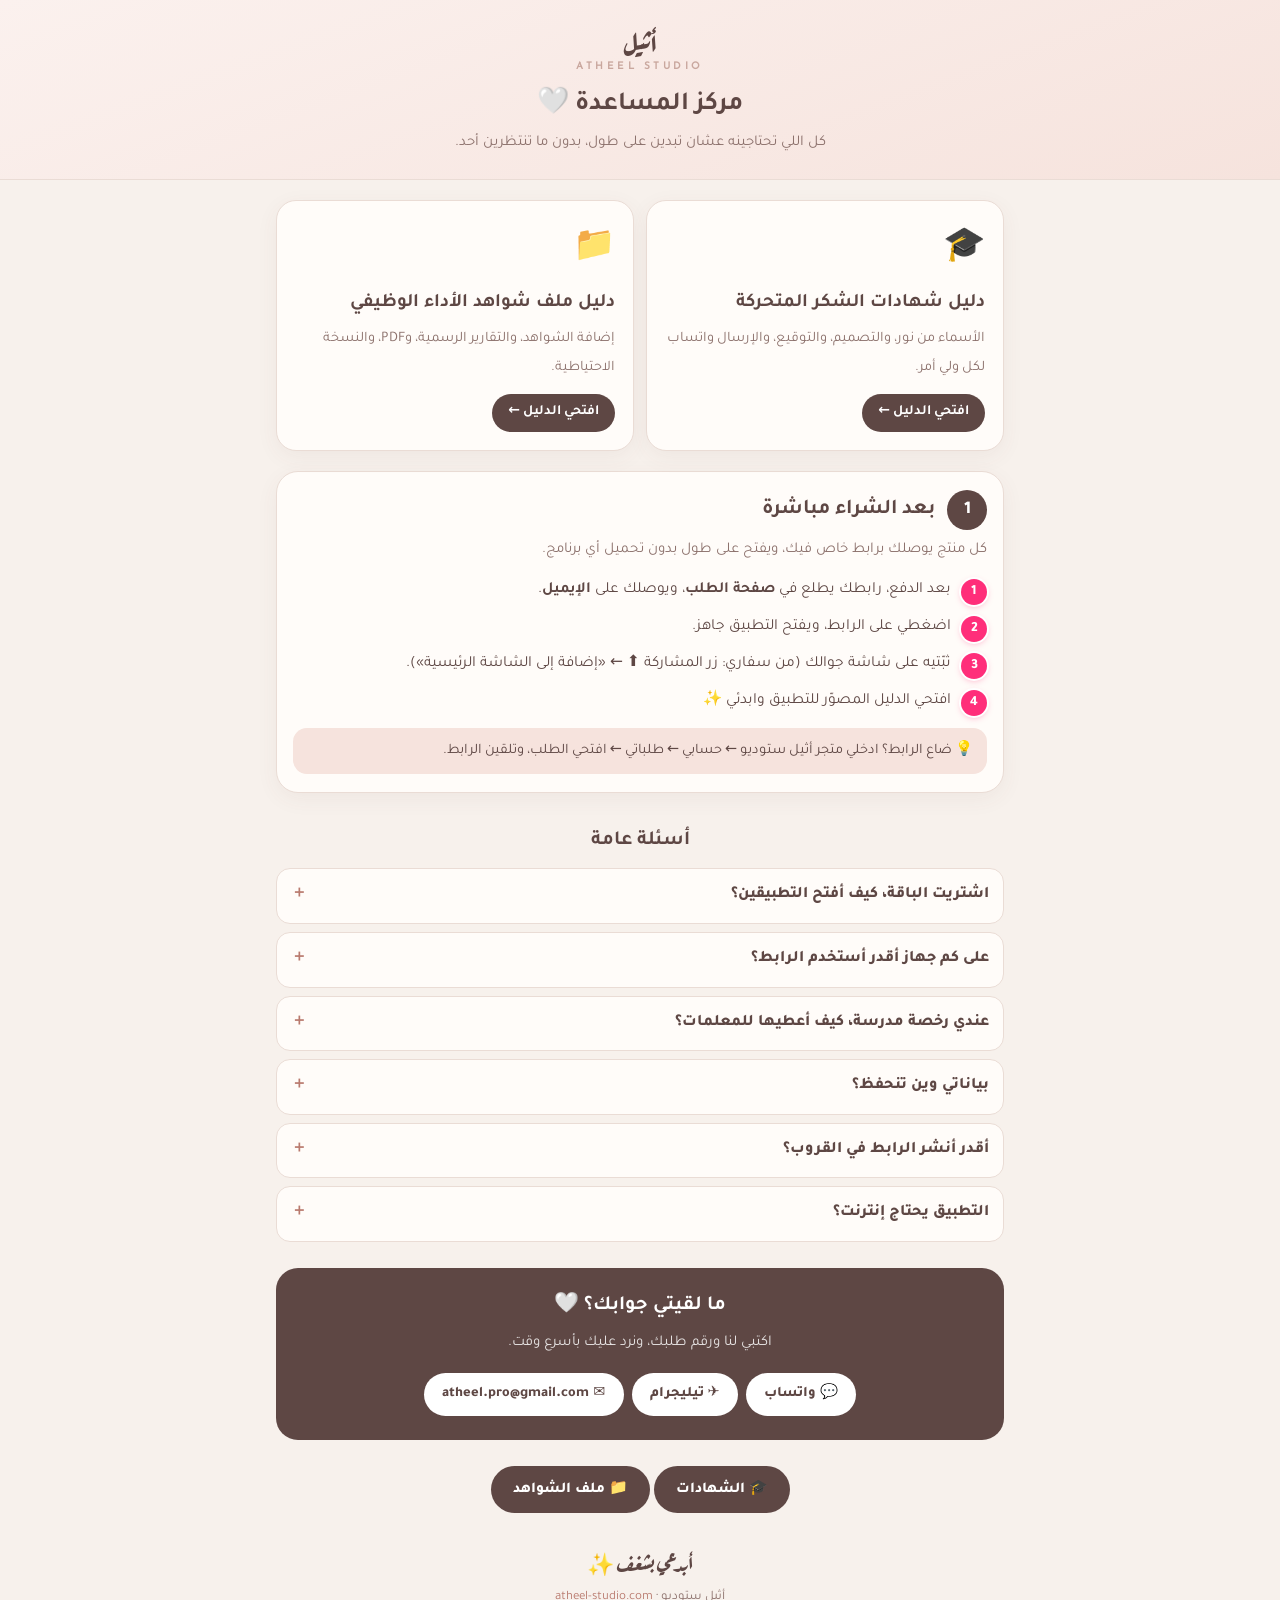
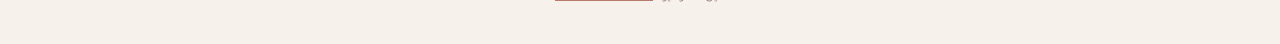
==== help/index.html @ 7937a3f0 "Help center: illustrated guides for both apps" ====
<!DOCTYPE html>
<html lang="ar" dir="rtl"><head><meta charset="utf-8">
<meta name="viewport" content="width=device-width,initial-scale=1,viewport-fit=cover">
<title>مركز المساعدة | أثيل ستوديو</title><meta name="description" content="أدلة مصوّرة لتطبيقات أثيل ستوديو للمعلمات: شهادات الشكر المتحركة وملف شواهد الأداء الوظيفي، وأجوبة أكثر الأسئلة.">
<meta property="og:title" content="مركز المساعدة | أثيل ستوديو"><meta property="og:description" content="أدلة مصوّرة لتطبيقات أثيل ستوديو للمعلمات: شهادات الشكر المتحركة وملف شواهد الأداء الوظيفي، وأجوبة أكثر الأسئلة.">
<meta property="og:image" content="https://cert.atheel-studio.com/shawahid/img/cover-gold.jpg">
<meta name="theme-color" content="#F6E3DD"><link rel="icon" href="/icon-192.png">
<link rel="stylesheet" href="/help/fonts.css"><link rel="stylesheet" href="/help/style.css">
</head><body><header class="top"><div class="wrap"><div class="brand">أثيل<small>ATHEEL STUDIO</small></div><h1>مركز المساعدة 🤍</h1><p>كل اللي تحتاجينه عشان تبدين على طول، بدون ما تنتظرين أحد.</p></div></header><main class="wrap"><div class="cards"><a class="card" href="/help/certificates.html"><div class="ic">🎓</div><b>دليل شهادات الشكر المتحركة</b><span>الأسماء من نور، والتصميم، والتوقيع، والإرسال واتساب لكل ولي أمر.</span><br><span class="go">افتحي الدليل ←</span></a><a class="card" href="/help/shawahid.html"><div class="ic">📁</div><b>دليل ملف شواهد الأداء الوظيفي</b><span>إضافة الشواهد، والتقارير الرسمية، وPDF، والنسخة الاحتياطية.</span><br><span class="go">افتحي الدليل ←</span></a></div><section class="step" id="after"><div class="hd"><div class="num">1</div><h2>بعد الشراء مباشرة</h2></div><p class="lead">كل منتج يوصلك برابط خاص فيك، ويفتح على طول بدون تحميل أي برنامج.</p><ol class="pts"><li><span class="b">1</span><span>بعد الدفع، رابطك يطلع في <b>صفحة الطلب</b>، ويوصلك على <b>الإيميل</b>.</span></li><li><span class="b">2</span><span>اضغطي على الرابط، ويفتح التطبيق جاهز.</span></li><li><span class="b">3</span><span>ثبّتيه على شاشة جوالك (من سفاري: زر المشاركة ⬆️ ← «إضافة إلى الشاشة الرئيسية»).</span></li><li><span class="b">4</span><span>افتحي الدليل المصوّر للتطبيق وابدئي ✨</span></li></ol><div class="tip">💡 ضاع الرابط؟ ادخلي متجر أثيل ستوديو ← حسابي ← طلباتي ← افتحي الطلب، وتلقين الرابط.</div></section><h3 class="sec">أسئلة عامة</h3><div class="faq"><details><summary>اشتريت الباقة، كيف أفتح التطبيقين؟</summary><div>رابط الباقة يفتح الاثنين. وداخل كل تطبيق فيه زر يوديك للتطبيق الثاني.</div></details><details><summary>على كم جهاز أقدر أستخدم الرابط؟</summary><div>الرابط الفردي لك على 3 أجهزة (جوالك وجهازك اللوحي والكمبيوتر مثلًا). ورخصة المدرسة لـ5 معلمات وحتى 20 جهاز.</div></details><details><summary>عندي رخصة مدرسة، كيف أعطيها للمعلمات؟</summary><div>أرسلي الرابط لمعلمات مدرستك (حتى 5). كل وحدة تفتحه من جوالها، وبياناتها مستقلة عن زميلاتها.</div></details><details><summary>بياناتي وين تنحفظ؟</summary><div>في جوالك بس. ما ترفعين شي لموقعنا، ولا نشوف أسماء طالباتك ولا شواهدك. وفي ملف الشواهد تقدرين تحفظين نسخة في درايفك أنتِ.</div></details><details><summary>أقدر أنشر الرابط في القروب؟</summary><div>لا، الرابط لك بس. لو انتشر يتوقف. وإذا زميلاتك يبونه، فيه رخصة المدرسة بسعر أوفر.</div></details><details><summary>التطبيق يحتاج إنترنت؟</summary><div>أول مرة بس. وبعد التثبيت يفتح حتى لو النت ضعيف. والإرسال واتساب وحفظ درايف يحتاجون نت.</div></details></div><div class="help"><h3>ما لقيتي جوابك؟ 🤍</h3><p>اكتبي لنا ورقم طلبك، ونرد عليك بأسرع وقت.</p>
<a href="https://wa.me/966532050149" target="_blank" rel="noopener">💬 واتساب</a><a href="https://t.me/atheel_studio" target="_blank" rel="noopener">✈️ تيليجرام</a><a href="mailto:atheel.pro@gmail.com">✉️ atheel.pro@gmail.com</a></div>
<div class="btnrow"><a class="btn" href="/">🎓 الشهادات</a> <a class="btn" href="/shawahid/">📁 ملف الشواهد</a></div></main><footer><span class="sig">أبدعي بشغف ✨</span>أثيل ستوديو · <a href="https://atheel-studio.com">atheel-studio.com</a></footer></body></html>
---- help/fonts.css ----
@font-face{font-family:'Aref Ruqaa';font-weight:700;font-display:block;src:url([data-uri]) format('woff2');unicode-range:U+0600-06FF,U+0750-077F,U+0870-088E,U+0890-0891,U+0898-08E1,U+08E3-08FF,U+200C-200E,U+2010-2011,U+204F,U+2E41,U+FB50-FDFF,U+FE70-FE74,U+FE76-FEFC}@font-face{font-family:'Aref Ruqaa';font-weight:700;font-display:block;src:url([data-uri]) format('woff2');unicode-range:U+0000-00FF}@font-face{font-family:'Tajawal';font-weight:400;font-display:block;src:url([data-uri]) format('woff2');unicode-range:U+0600-06FF,U+0750-077F,U+0870-088E,U+0890-0891,U+0898-08E1,U+08E3-08FF,U+200C-200E,U+2010-2011,U+204F,U+2E41,U+FB50-FDFF,U+FE70-FE74,U+FE76-FEFC}@font-face{font-family:'Tajawal';font-weight:400;font-display:block;src:url([data-uri]) format('woff2');unicode-range:U+0000-00FF,U+2000-206F}@font-face{font-family:'Tajawal';font-weight:500;font-display:block;src:url([data-uri]) format('woff2');unicode-range:U+0600-06FF,U+0750-077F,U+0870-088E,U+0890-0891,U+0898-08E1,U+08E3-08FF,U+200C-200E,U+2010-2011,U+204F,U+2E41,U+FB50-FDFF,U+FE70-FE74,U+FE76-FEFC}@font-face{font-family:'Tajawal';font-weight:500;font-display:block;src:url([data-uri]) format('woff2');unicode-range:U+0000-00FF,U+2000-206F}@font-face{font-family:'Tajawal';font-weight:700;font-display:block;src:url([data-uri]) format('woff2');unicode-range:U+0600-06FF,U+0750-077F,U+0870-088E,U+0890-0891,U+0898-08E1,U+08E3-08FF,U+200C-200E,U+2010-2011,U+204F,U+2E41,U+FB50-FDFF,U+FE70-FE74,U+FE76-FEFC}@font-face{font-family:'Tajawal';font-weight:700;font-display:block;src:url([data-uri]) format('woff2');unicode-range:U+0000-00FF,U+2000-206F}@font-face{font-family:'Tajawal';font-weight:800;font-display:block;src:url([data-uri]) format('woff2');unicode-range:U+0600-06FF,U+0750-077F,U+0870-088E,U+0890-0891,U+0898-08E1,U+08E3-08FF,U+200C-200E,U+2010-2011,U+204F,U+2E41,U+FB50-FDFF,U+FE70-FE74,U+FE76-FEFC}@font-face{font-family:'Tajawal';font-weight:800;font-display:block;src:url([data-uri]) format('woff2');unicode-range:U+0000-00FF,U+2000-206F}@font-face{font-family:'Josefin Sans';font-weight:400;font-display:block;src:url([data-uri]) format('woff2')}
---- help/style.css ----
:root{--ink:#5E4744;--muted:#8C716C;--rose:#B97A6E;--dusty:#C9A79E;--gold:#C9A46A;--cream:#F7F1EC;--card:#FFFCF9;--blush:#F6E3DD;--border:#EADCD5;--pink:#FF2E7A;--wa:#25D366}
*{box-sizing:border-box}
html{scroll-behavior:smooth;scroll-padding-top:64px}
body{margin:0;font-family:Tajawal,system-ui,sans-serif;background:var(--cream);color:var(--ink);line-height:1.85;-webkit-text-size-adjust:100%}
a{color:var(--rose)}
.wrap{max-width:760px;margin:0 auto;padding:0 16px}
.top{background:linear-gradient(160deg,#FBF1EE,var(--blush));padding:26px 0 22px;text-align:center;border-bottom:1px solid var(--border)}
.brand{font-family:'Aref Ruqaa',serif;font-weight:700;font-size:30px;line-height:1;color:var(--ink)}
.brand small{display:block;font-family:'Josefin Sans',sans-serif;font-size:10px;letter-spacing:.35em;color:var(--dusty);margin-top:6px}
.top h1{font-size:26px;line-height:1.5;margin:14px 0 4px}
.top p{margin:0;color:var(--muted);font-size:15px}
.toc{position:sticky;top:0;z-index:20;background:rgba(247,241,236,.94);backdrop-filter:blur(8px);-webkit-backdrop-filter:blur(8px);border-bottom:1px solid var(--border)}
.toc .wrap{display:flex;gap:8px;overflow-x:auto;padding:10px 16px;scrollbar-width:none}
.toc .wrap::-webkit-scrollbar{display:none}
.toc a{flex:0 0 auto;text-decoration:none;color:var(--ink);background:var(--card);border:1px solid var(--border);border-radius:999px;padding:5px 13px;font-size:13.5px;font-weight:700;white-space:nowrap}
.intro{background:var(--card);border:1px solid var(--border);border-radius:18px;padding:16px 18px;margin:20px 0}
.intro b{color:var(--ink)}
.need{display:grid;grid-template-columns:repeat(auto-fit,minmax(150px,1fr));gap:8px;margin-top:10px}
.need div{background:#fff;border:1px dashed var(--dusty);border-radius:12px;padding:8px 10px;font-size:14px}
.step{background:var(--card);border:1px solid var(--border);border-radius:22px;padding:18px 16px;margin:18px 0;box-shadow:0 6px 22px rgba(94,71,68,.06)}
.step .hd{display:flex;align-items:center;gap:12px;margin-bottom:6px}
.step .num{flex:0 0 40px;width:40px;height:40px;line-height:40px;text-align:center;border-radius:50%;background:var(--ink);color:#fff;font-weight:800;font-size:18px}
.step h2{margin:0;font-size:21px;line-height:1.45}
.step .lead{margin:4px 0 12px;color:var(--muted);font-size:15px}
.shots{display:flex;gap:14px;overflow-x:auto;scroll-snap-type:x mandatory;padding:6px 2px 14px;margin:0 -4px}
.shots figure{scroll-snap-align:center;flex:0 0 auto;margin:0;text-align:center}
.phone{width:min(250px,70vw);border-radius:30px;border:7px solid #2b2321;overflow:hidden;background:#000;box-shadow:0 10px 26px rgba(43,35,33,.22)}
.phone img{display:block;width:100%;height:auto}
.page{width:min(210px,58vw);border-radius:8px;overflow:hidden;border:1px solid var(--border);box-shadow:0 8px 20px rgba(43,35,33,.14)}
.page img{display:block;width:100%;height:auto}
figcaption{font-size:12.5px;color:var(--muted);margin-top:6px;max-width:250px}
.swipe{font-size:12px;color:var(--dusty);text-align:center;margin:-6px 0 6px}
ol.pts{list-style:none;padding:0;margin:4px 0 0}
ol.pts li{display:flex;gap:10px;align-items:flex-start;margin:8px 0;font-size:15.5px}
ol.pts .b{flex:0 0 26px;width:26px;height:26px;line-height:26px;text-align:center;border-radius:50%;background:var(--pink);color:#fff;font-weight:800;font-size:14px;margin-top:3px;box-shadow:0 0 0 2px #fff,0 2px 6px rgba(255,46,122,.35)}
ul.dots{margin:6px 0 0;padding-inline-start:22px}
ul.dots li{margin:5px 0;font-size:15.5px}
.tip{background:var(--blush);border-radius:14px;padding:10px 14px;margin-top:12px;font-size:14.5px}
.warn{background:#FBF1EE;border:1.5px solid #E2B7AA;border-radius:14px;padding:10px 14px;margin-top:12px;font-size:14.5px}
.path{display:inline-block;background:#fff;border:1px solid var(--border);border-radius:10px;padding:2px 9px;font-weight:700;font-size:14px;margin:2px 0}
h3.sec{font-size:20px;margin:30px 0 8px;text-align:center}
.faq details{background:var(--card);border:1px solid var(--border);border-radius:14px;margin:8px 0;padding:0 14px}
.faq summary{cursor:pointer;font-weight:800;padding:12px 0;list-style:none;display:flex;justify-content:space-between;gap:10px}
.faq summary::-webkit-details-marker{display:none}
.faq summary::after{content:"＋";color:var(--rose);font-weight:800}
.faq details[open] summary::after{content:"－"}
.faq details div{padding:0 0 12px;font-size:15px;color:#6b5652}
.cards{display:grid;grid-template-columns:1fr;gap:12px;margin:20px 0}
@media(min-width:620px){.cards{grid-template-columns:1fr 1fr}}
.card{display:block;text-decoration:none;color:var(--ink);background:var(--card);border:1px solid var(--border);border-radius:20px;padding:18px;box-shadow:0 6px 22px rgba(94,71,68,.06)}
.card .ic{font-size:34px}
.card b{display:block;font-size:19px;margin:4px 0}
.card span{color:var(--muted);font-size:14.5px}
.card .go{display:inline-block;margin-top:10px;background:var(--ink);color:#fff;border-radius:999px;padding:6px 16px;font-weight:700;font-size:14px}
.help{background:var(--ink);color:#fff;border-radius:22px;padding:20px;text-align:center;margin:26px 0}
.help h3{margin:0 0 4px;font-size:20px}
.help p{margin:0 0 12px;opacity:.85;font-size:15px}
.help a{display:inline-block;margin:4px;background:#fff;color:var(--ink);text-decoration:none;border-radius:999px;padding:8px 18px;font-weight:800;font-size:14.5px}
.btnrow{text-align:center;margin:18px 0}
.btn{display:inline-block;text-decoration:none;background:var(--ink);color:#fff;border-radius:999px;padding:10px 22px;font-weight:800;font-size:15px}
.btn.light{background:#fff;color:var(--ink);border:1px solid var(--border)}
footer{text-align:center;color:var(--muted);font-size:13px;padding:10px 0 34px}
footer .sig{font-family:'Aref Ruqaa',serif;font-size:22px;color:var(--ink);display:block;margin-bottom:4px}
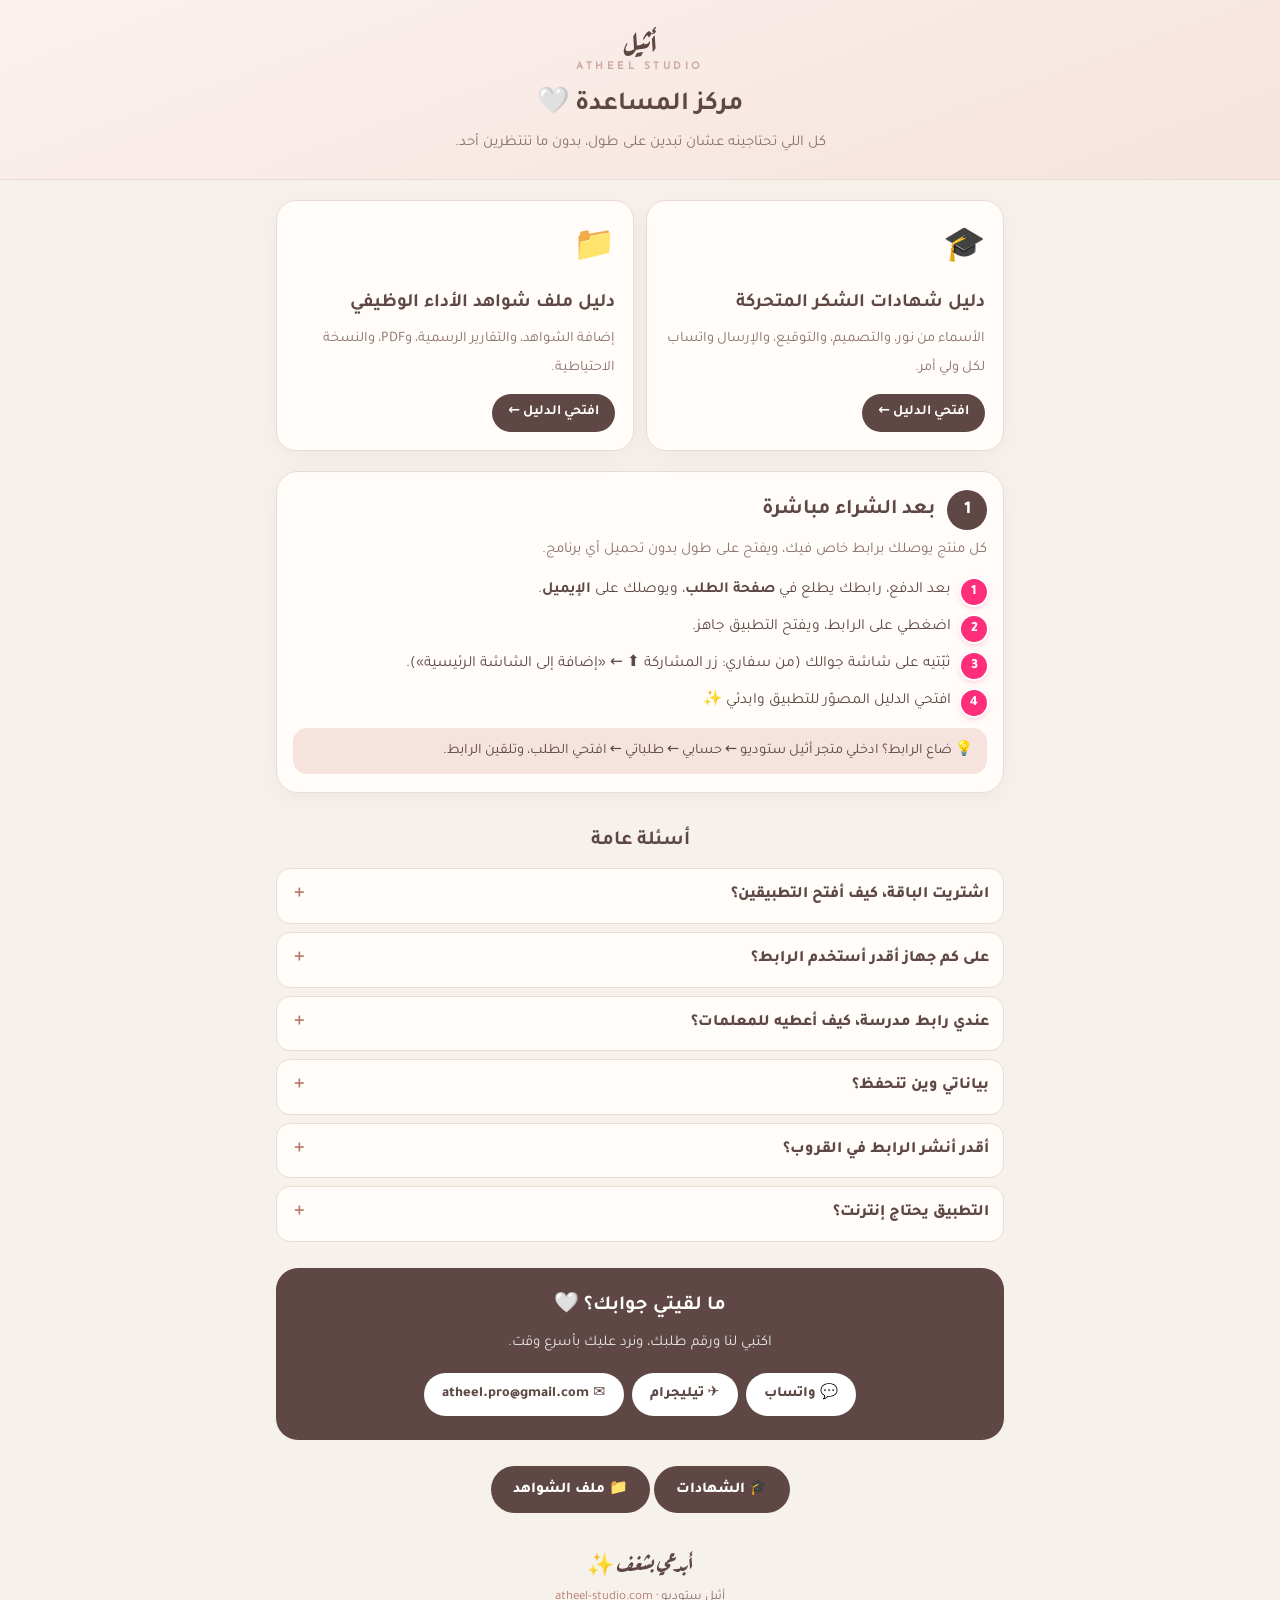
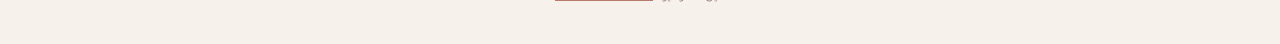
==== commit 90d29bac: "Help guides: replace school license mentions with WhatsApp for schools" ====
--- a/help/index.html
+++ b/help/index.html
@@ -6,6 +6,6 @@
 <meta property="og:image" content="https://cert.atheel-studio.com/shawahid/img/cover-gold.jpg">
 <meta name="theme-color" content="#F6E3DD"><link rel="icon" href="/icon-192.png">
 <link rel="stylesheet" href="/help/fonts.css"><link rel="stylesheet" href="/help/style.css">
-</head><body><header class="top"><div class="wrap"><div class="brand">أثيل<small>ATHEEL STUDIO</small></div><h1>مركز المساعدة 🤍</h1><p>كل اللي تحتاجينه عشان تبدين على طول، بدون ما تنتظرين أحد.</p></div></header><main class="wrap"><div class="cards"><a class="card" href="/help/certificates.html"><div class="ic">🎓</div><b>دليل شهادات الشكر المتحركة</b><span>الأسماء من نور، والتصميم، والتوقيع، والإرسال واتساب لكل ولي أمر.</span><br><span class="go">افتحي الدليل ←</span></a><a class="card" href="/help/shawahid.html"><div class="ic">📁</div><b>دليل ملف شواهد الأداء الوظيفي</b><span>إضافة الشواهد، والتقارير الرسمية، وPDF، والنسخة الاحتياطية.</span><br><span class="go">افتحي الدليل ←</span></a></div><section class="step" id="after"><div class="hd"><div class="num">1</div><h2>بعد الشراء مباشرة</h2></div><p class="lead">كل منتج يوصلك برابط خاص فيك، ويفتح على طول بدون تحميل أي برنامج.</p><ol class="pts"><li><span class="b">1</span><span>بعد الدفع، رابطك يطلع في <b>صفحة الطلب</b>، ويوصلك على <b>الإيميل</b>.</span></li><li><span class="b">2</span><span>اضغطي على الرابط، ويفتح التطبيق جاهز.</span></li><li><span class="b">3</span><span>ثبّتيه على شاشة جوالك (من سفاري: زر المشاركة ⬆️ ← «إضافة إلى الشاشة الرئيسية»).</span></li><li><span class="b">4</span><span>افتحي الدليل المصوّر للتطبيق وابدئي ✨</span></li></ol><div class="tip">💡 ضاع الرابط؟ ادخلي متجر أثيل ستوديو ← حسابي ← طلباتي ← افتحي الطلب، وتلقين الرابط.</div></section><h3 class="sec">أسئلة عامة</h3><div class="faq"><details><summary>اشتريت الباقة، كيف أفتح التطبيقين؟</summary><div>رابط الباقة يفتح الاثنين. وداخل كل تطبيق فيه زر يوديك للتطبيق الثاني.</div></details><details><summary>على كم جهاز أقدر أستخدم الرابط؟</summary><div>الرابط الفردي لك على 3 أجهزة (جوالك وجهازك اللوحي والكمبيوتر مثلًا). ورخصة المدرسة لـ5 معلمات وحتى 20 جهاز.</div></details><details><summary>عندي رخصة مدرسة، كيف أعطيها للمعلمات؟</summary><div>أرسلي الرابط لمعلمات مدرستك (حتى 5). كل وحدة تفتحه من جوالها، وبياناتها مستقلة عن زميلاتها.</div></details><details><summary>بياناتي وين تنحفظ؟</summary><div>في جوالك بس. ما ترفعين شي لموقعنا، ولا نشوف أسماء طالباتك ولا شواهدك. وفي ملف الشواهد تقدرين تحفظين نسخة في درايفك أنتِ.</div></details><details><summary>أقدر أنشر الرابط في القروب؟</summary><div>لا، الرابط لك بس. لو انتشر يتوقف. وإذا زميلاتك يبونه، فيه رخصة المدرسة بسعر أوفر.</div></details><details><summary>التطبيق يحتاج إنترنت؟</summary><div>أول مرة بس. وبعد التثبيت يفتح حتى لو النت ضعيف. والإرسال واتساب وحفظ درايف يحتاجون نت.</div></details></div><div class="help"><h3>ما لقيتي جوابك؟ 🤍</h3><p>اكتبي لنا ورقم طلبك، ونرد عليك بأسرع وقت.</p>
+</head><body><header class="top"><div class="wrap"><div class="brand">أثيل<small>ATHEEL STUDIO</small></div><h1>مركز المساعدة 🤍</h1><p>كل اللي تحتاجينه عشان تبدين على طول، بدون ما تنتظرين أحد.</p></div></header><main class="wrap"><div class="cards"><a class="card" href="/help/certificates.html"><div class="ic">🎓</div><b>دليل شهادات الشكر المتحركة</b><span>الأسماء من نور، والتصميم، والتوقيع، والإرسال واتساب لكل ولي أمر.</span><br><span class="go">افتحي الدليل ←</span></a><a class="card" href="/help/shawahid.html"><div class="ic">📁</div><b>دليل ملف شواهد الأداء الوظيفي</b><span>إضافة الشواهد، والتقارير الرسمية، وPDF، والنسخة الاحتياطية.</span><br><span class="go">افتحي الدليل ←</span></a></div><section class="step" id="after"><div class="hd"><div class="num">1</div><h2>بعد الشراء مباشرة</h2></div><p class="lead">كل منتج يوصلك برابط خاص فيك، ويفتح على طول بدون تحميل أي برنامج.</p><ol class="pts"><li><span class="b">1</span><span>بعد الدفع، رابطك يطلع في <b>صفحة الطلب</b>، ويوصلك على <b>الإيميل</b>.</span></li><li><span class="b">2</span><span>اضغطي على الرابط، ويفتح التطبيق جاهز.</span></li><li><span class="b">3</span><span>ثبّتيه على شاشة جوالك (من سفاري: زر المشاركة ⬆️ ← «إضافة إلى الشاشة الرئيسية»).</span></li><li><span class="b">4</span><span>افتحي الدليل المصوّر للتطبيق وابدئي ✨</span></li></ol><div class="tip">💡 ضاع الرابط؟ ادخلي متجر أثيل ستوديو ← حسابي ← طلباتي ← افتحي الطلب، وتلقين الرابط.</div></section><h3 class="sec">أسئلة عامة</h3><div class="faq"><details><summary>اشتريت الباقة، كيف أفتح التطبيقين؟</summary><div>رابط الباقة يفتح الاثنين. وداخل كل تطبيق فيه زر يوديك للتطبيق الثاني.</div></details><details><summary>على كم جهاز أقدر أستخدم الرابط؟</summary><div>الرابط الفردي لك على 3 أجهزة (جوالك وجهازك اللوحي والكمبيوتر مثلًا). وروابط المدارس تشتغل على أجهزة معلماتها كلهم.</div></details><details><summary>عندي رابط مدرسة، كيف أعطيه للمعلمات؟</summary><div>أرسلي الرابط لمعلمات مدرستك. كل وحدة تفتحه من جوالها، وبياناتها مستقلة عن زميلاتها.</div></details><details><summary>بياناتي وين تنحفظ؟</summary><div>في جوالك بس. ما ترفعين شي لموقعنا، ولا نشوف أسماء طالباتك ولا شواهدك. وفي ملف الشواهد تقدرين تحفظين نسخة في درايفك أنتِ.</div></details><details><summary>أقدر أنشر الرابط في القروب؟</summary><div>لا، الرابط لك بس. لو انتشر يتوقف. وإذا زميلاتك يبونه، كل وحدة تطلب رابطها، وللمدارس كلمونا واتساب.</div></details><details><summary>التطبيق يحتاج إنترنت؟</summary><div>أول مرة بس. وبعد التثبيت يفتح حتى لو النت ضعيف. والإرسال واتساب وحفظ درايف يحتاجون نت.</div></details></div><div class="help"><h3>ما لقيتي جوابك؟ 🤍</h3><p>اكتبي لنا ورقم طلبك، ونرد عليك بأسرع وقت.</p>
 <a href="https://wa.me/966532050149" target="_blank" rel="noopener">💬 واتساب</a><a href="https://t.me/atheel_studio" target="_blank" rel="noopener">✈️ تيليجرام</a><a href="mailto:atheel.pro@gmail.com">✉️ atheel.pro@gmail.com</a></div>
 <div class="btnrow"><a class="btn" href="/">🎓 الشهادات</a> <a class="btn" href="/shawahid/">📁 ملف الشواهد</a></div></main><footer><span class="sig">أبدعي بشغف ✨</span>أثيل ستوديو · <a href="https://atheel-studio.com">atheel-studio.com</a></footer></body></html>
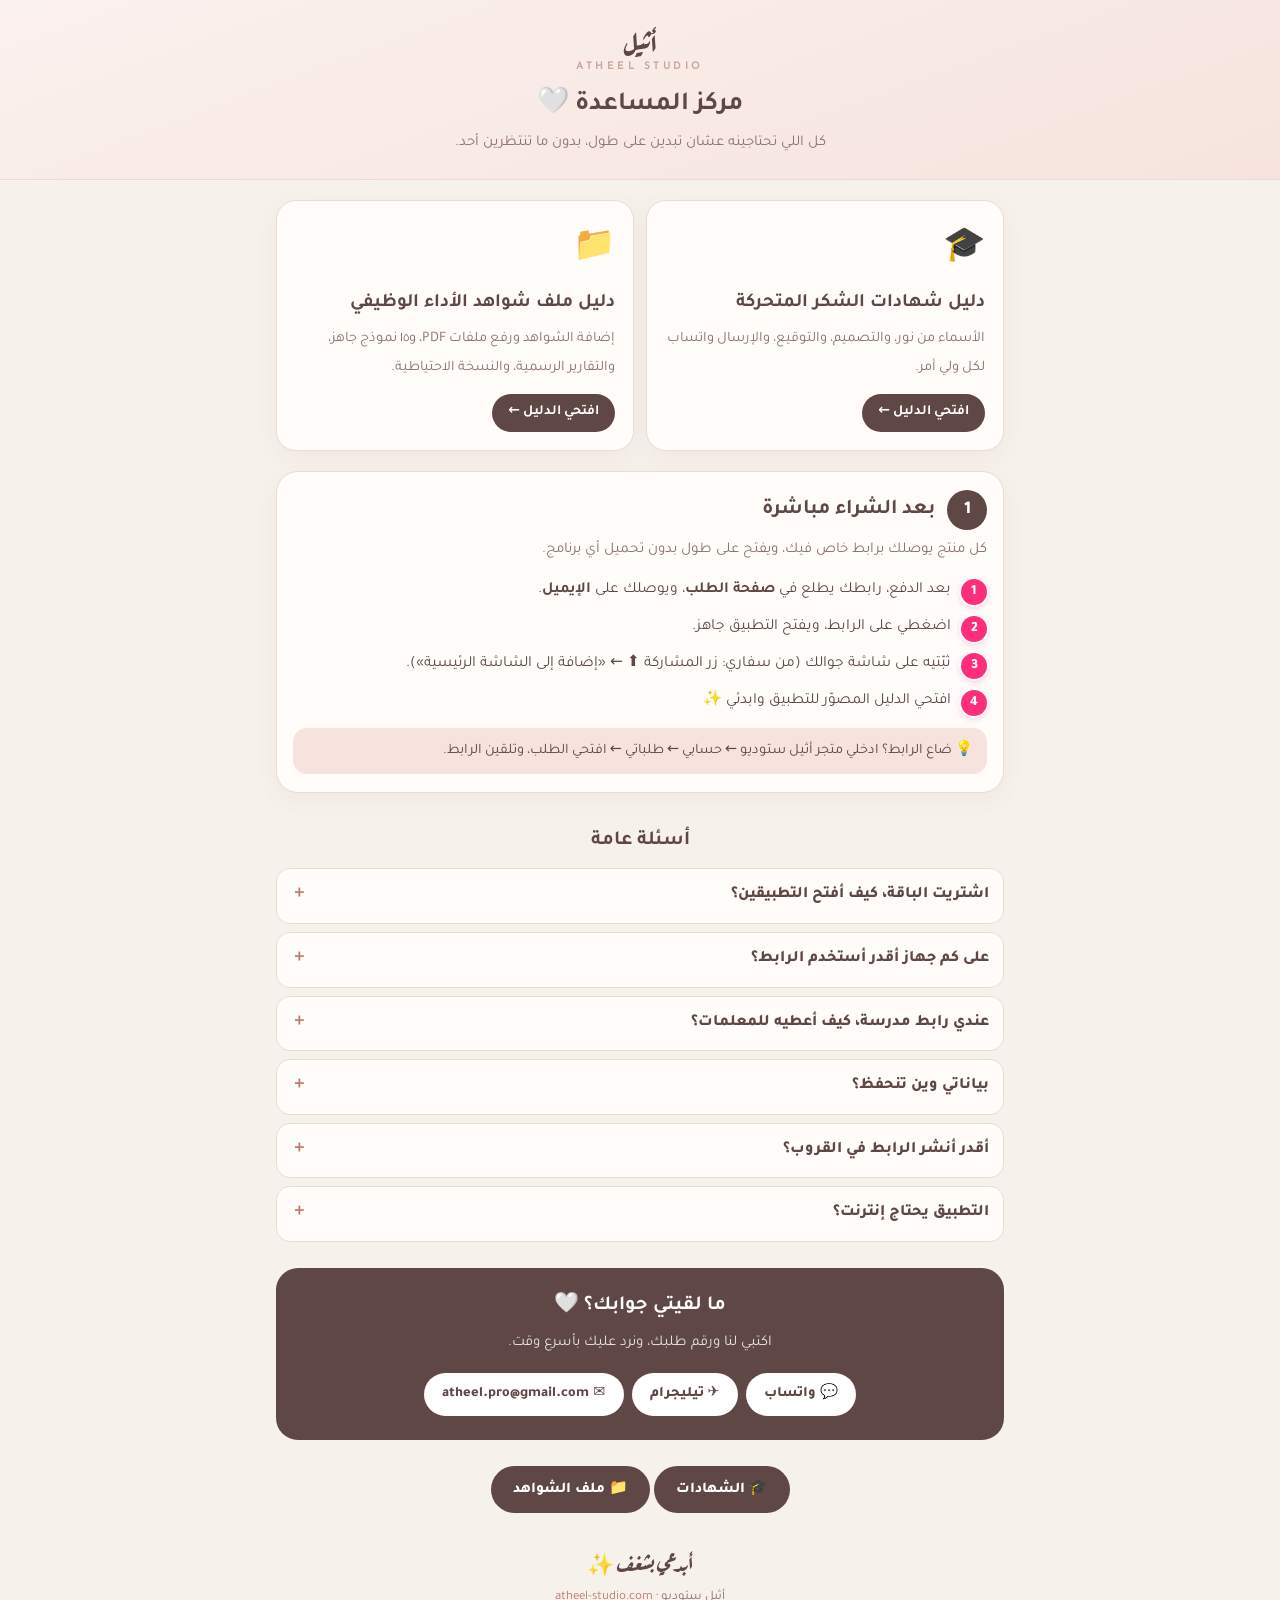
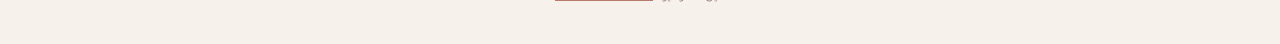
==== commit 7eecbca2: "دليل الشواهد: رفع PDF ودليل العنصر والنماذج والفهرس" ====
--- a/help/index.html
+++ b/help/index.html
@@ -6,6 +6,6 @@
 <meta property="og:image" content="https://cert.atheel-studio.com/shawahid/img/cover-gold.jpg">
 <meta name="theme-color" content="#F6E3DD"><link rel="icon" href="/icon-192.png">
 <link rel="stylesheet" href="/help/fonts.css"><link rel="stylesheet" href="/help/style.css">
-</head><body><header class="top"><div class="wrap"><div class="brand">أثيل<small>ATHEEL STUDIO</small></div><h1>مركز المساعدة 🤍</h1><p>كل اللي تحتاجينه عشان تبدين على طول، بدون ما تنتظرين أحد.</p></div></header><main class="wrap"><div class="cards"><a class="card" href="/help/certificates.html"><div class="ic">🎓</div><b>دليل شهادات الشكر المتحركة</b><span>الأسماء من نور، والتصميم، والتوقيع، والإرسال واتساب لكل ولي أمر.</span><br><span class="go">افتحي الدليل ←</span></a><a class="card" href="/help/shawahid.html"><div class="ic">📁</div><b>دليل ملف شواهد الأداء الوظيفي</b><span>إضافة الشواهد، والتقارير الرسمية، وPDF، والنسخة الاحتياطية.</span><br><span class="go">افتحي الدليل ←</span></a></div><section class="step" id="after"><div class="hd"><div class="num">1</div><h2>بعد الشراء مباشرة</h2></div><p class="lead">كل منتج يوصلك برابط خاص فيك، ويفتح على طول بدون تحميل أي برنامج.</p><ol class="pts"><li><span class="b">1</span><span>بعد الدفع، رابطك يطلع في <b>صفحة الطلب</b>، ويوصلك على <b>الإيميل</b>.</span></li><li><span class="b">2</span><span>اضغطي على الرابط، ويفتح التطبيق جاهز.</span></li><li><span class="b">3</span><span>ثبّتيه على شاشة جوالك (من سفاري: زر المشاركة ⬆️ ← «إضافة إلى الشاشة الرئيسية»).</span></li><li><span class="b">4</span><span>افتحي الدليل المصوّر للتطبيق وابدئي ✨</span></li></ol><div class="tip">💡 ضاع الرابط؟ ادخلي متجر أثيل ستوديو ← حسابي ← طلباتي ← افتحي الطلب، وتلقين الرابط.</div></section><h3 class="sec">أسئلة عامة</h3><div class="faq"><details><summary>اشتريت الباقة، كيف أفتح التطبيقين؟</summary><div>رابط الباقة يفتح الاثنين. وداخل كل تطبيق فيه زر يوديك للتطبيق الثاني.</div></details><details><summary>على كم جهاز أقدر أستخدم الرابط؟</summary><div>الرابط الفردي لك على 3 أجهزة (جوالك وجهازك اللوحي والكمبيوتر مثلًا). وروابط المدارس تشتغل على أجهزة معلماتها كلهم.</div></details><details><summary>عندي رابط مدرسة، كيف أعطيه للمعلمات؟</summary><div>أرسلي الرابط لمعلمات مدرستك. كل وحدة تفتحه من جوالها، وبياناتها مستقلة عن زميلاتها.</div></details><details><summary>بياناتي وين تنحفظ؟</summary><div>في جوالك بس. ما ترفعين شي لموقعنا، ولا نشوف أسماء طالباتك ولا شواهدك. وفي ملف الشواهد تقدرين تحفظين نسخة في درايفك أنتِ.</div></details><details><summary>أقدر أنشر الرابط في القروب؟</summary><div>لا، الرابط لك بس. لو انتشر يتوقف. وإذا زميلاتك يبونه، كل وحدة تطلب رابطها، وللمدارس كلمونا واتساب.</div></details><details><summary>التطبيق يحتاج إنترنت؟</summary><div>أول مرة بس. وبعد التثبيت يفتح حتى لو النت ضعيف. والإرسال واتساب وحفظ درايف يحتاجون نت.</div></details></div><div class="help"><h3>ما لقيتي جوابك؟ 🤍</h3><p>اكتبي لنا ورقم طلبك، ونرد عليك بأسرع وقت.</p>
+</head><body><header class="top"><div class="wrap"><div class="brand">أثيل<small>ATHEEL STUDIO</small></div><h1>مركز المساعدة 🤍</h1><p>كل اللي تحتاجينه عشان تبدين على طول، بدون ما تنتظرين أحد.</p></div></header><main class="wrap"><div class="cards"><a class="card" href="/help/certificates.html"><div class="ic">🎓</div><b>دليل شهادات الشكر المتحركة</b><span>الأسماء من نور، والتصميم، والتوقيع، والإرسال واتساب لكل ولي أمر.</span><br><span class="go">افتحي الدليل ←</span></a><a class="card" href="/help/shawahid.html"><div class="ic">📁</div><b>دليل ملف شواهد الأداء الوظيفي</b><span>إضافة الشواهد ورفع ملفات PDF، و١٥ نموذج جاهز، والتقارير الرسمية، والنسخة الاحتياطية.</span><br><span class="go">افتحي الدليل ←</span></a></div><section class="step" id="after"><div class="hd"><div class="num">1</div><h2>بعد الشراء مباشرة</h2></div><p class="lead">كل منتج يوصلك برابط خاص فيك، ويفتح على طول بدون تحميل أي برنامج.</p><ol class="pts"><li><span class="b">1</span><span>بعد الدفع، رابطك يطلع في <b>صفحة الطلب</b>، ويوصلك على <b>الإيميل</b>.</span></li><li><span class="b">2</span><span>اضغطي على الرابط، ويفتح التطبيق جاهز.</span></li><li><span class="b">3</span><span>ثبّتيه على شاشة جوالك (من سفاري: زر المشاركة ⬆️ ← «إضافة إلى الشاشة الرئيسية»).</span></li><li><span class="b">4</span><span>افتحي الدليل المصوّر للتطبيق وابدئي ✨</span></li></ol><div class="tip">💡 ضاع الرابط؟ ادخلي متجر أثيل ستوديو ← حسابي ← طلباتي ← افتحي الطلب، وتلقين الرابط.</div></section><h3 class="sec">أسئلة عامة</h3><div class="faq"><details><summary>اشتريت الباقة، كيف أفتح التطبيقين؟</summary><div>رابط الباقة يفتح الاثنين. وداخل كل تطبيق فيه زر يوديك للتطبيق الثاني.</div></details><details><summary>على كم جهاز أقدر أستخدم الرابط؟</summary><div>الرابط الفردي لك على 3 أجهزة (جوالك وجهازك اللوحي والكمبيوتر مثلًا). وروابط المدارس تشتغل على أجهزة معلماتها كلهم.</div></details><details><summary>عندي رابط مدرسة، كيف أعطيه للمعلمات؟</summary><div>أرسلي الرابط لمعلمات مدرستك. كل وحدة تفتحه من جوالها، وبياناتها مستقلة عن زميلاتها.</div></details><details><summary>بياناتي وين تنحفظ؟</summary><div>في جوالك بس. ما ترفعين شي لموقعنا، ولا نشوف أسماء طالباتك ولا شواهدك. وفي ملف الشواهد تقدرين تحفظين نسخة في درايفك أنتِ.</div></details><details><summary>أقدر أنشر الرابط في القروب؟</summary><div>لا، الرابط لك بس. لو انتشر يتوقف. وإذا زميلاتك يبونه، كل وحدة تطلب رابطها، وللمدارس كلمونا واتساب.</div></details><details><summary>التطبيق يحتاج إنترنت؟</summary><div>أول مرة بس. وبعد التثبيت يفتح حتى لو النت ضعيف. والإرسال واتساب وحفظ درايف يحتاجون نت.</div></details></div><div class="help"><h3>ما لقيتي جوابك؟ 🤍</h3><p>اكتبي لنا ورقم طلبك، ونرد عليك بأسرع وقت.</p>
 <a href="https://wa.me/966532050149" target="_blank" rel="noopener">💬 واتساب</a><a href="https://t.me/atheel_studio" target="_blank" rel="noopener">✈️ تيليجرام</a><a href="mailto:atheel.pro@gmail.com">✉️ atheel.pro@gmail.com</a></div>
 <div class="btnrow"><a class="btn" href="/">🎓 الشهادات</a> <a class="btn" href="/shawahid/">📁 ملف الشواهد</a></div></main><footer><span class="sig">أبدعي بشغف ✨</span>أثيل ستوديو · <a href="https://atheel-studio.com">atheel-studio.com</a></footer></body></html>
